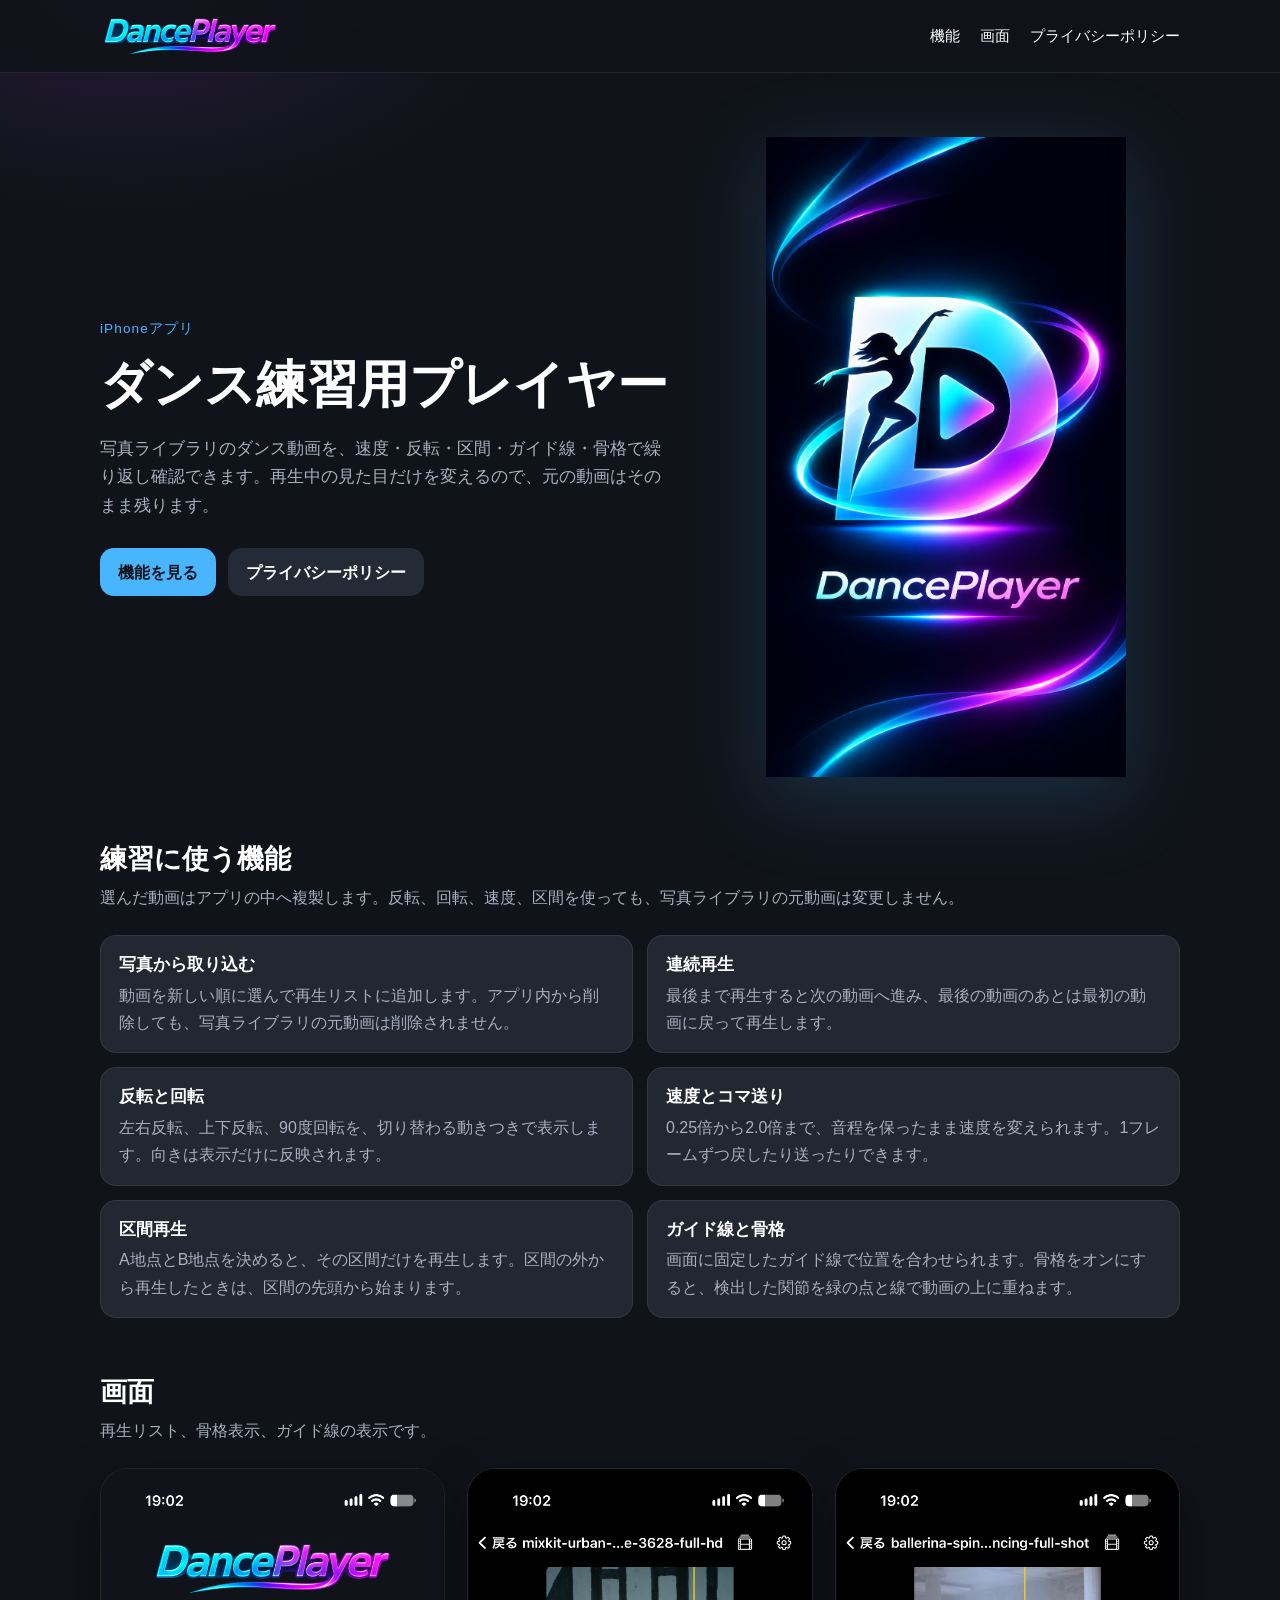
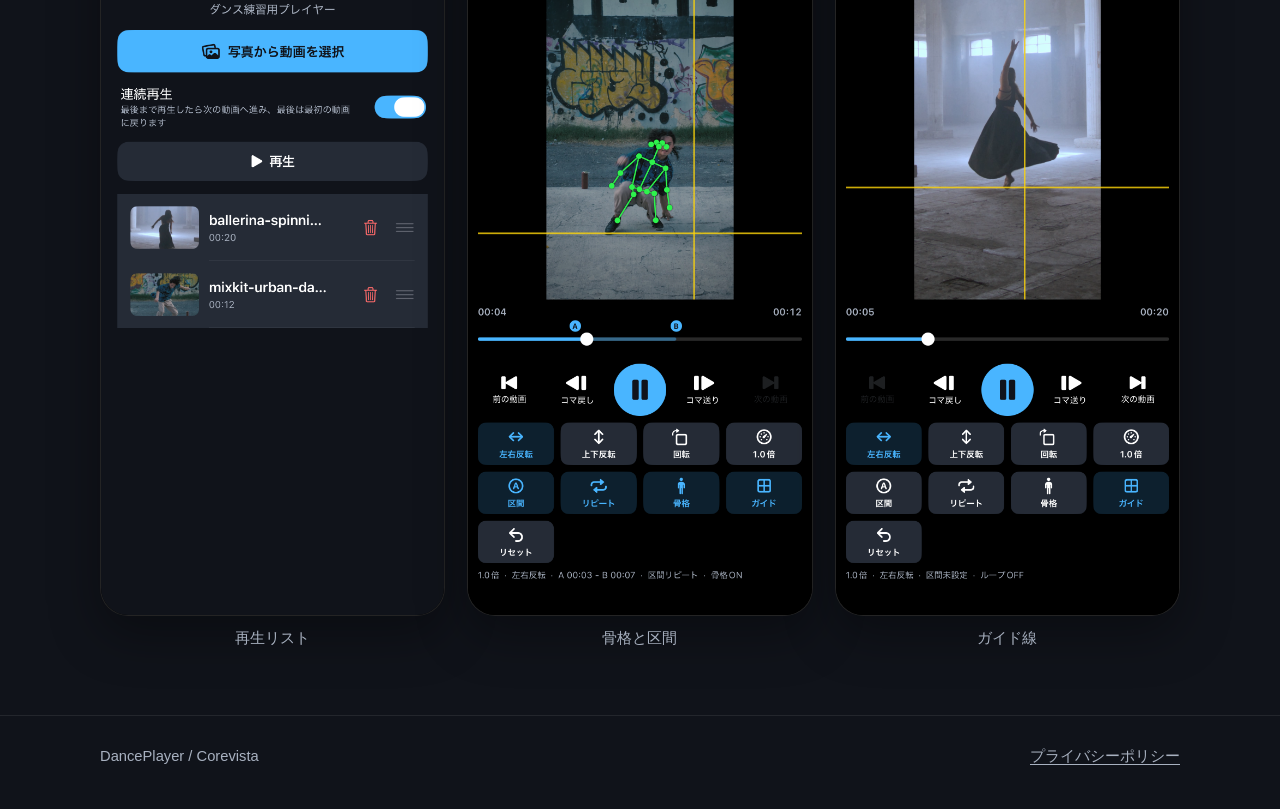
==== index.html @ 7e923b71 "Add the DancePlayer service site and privacy policy. Co-authored-by: Cursor <cursoragent@cursor.com>" ====
<!DOCTYPE html>
<html lang="ja">
<head>
  <meta charset="utf-8">
  <meta name="viewport" content="width=device-width, initial-scale=1">
  <title>DancePlayer — ダンス練習用プレイヤー</title>
  <meta name="description" content="DancePlayerは、iPhoneでダンス動画を練習するためのプレイヤーです。元の動画は変えずに、速度、反転、区間、ガイド線、骨格表示で繰り返し確認できます。">
  <meta name="theme-color" content="#10131A">
  <link rel="icon" href="splash.png">
  <link rel="stylesheet" href="styles.css">
</head>
<body>
  <header class="site-header">
    <div class="wrap">
      <a class="brand" href="index.html" aria-label="DancePlayer">
        <img src="Logo.png" alt="DancePlayer">
      </a>
      <nav class="nav" aria-label="サイト">
        <a href="#features">機能</a>
        <a href="#screens">画面</a>
        <a href="privacy.html">プライバシーポリシー</a>
      </nav>
    </div>
  </header>

  <main>
    <div class="wrap hero">
      <div>
        <p class="eyebrow">iPhoneアプリ</p>
        <h1>ダンス練習用プレイヤー</h1>
        <p class="lead">写真ライブラリのダンス動画を、速度・反転・区間・ガイド線・骨格で繰り返し確認できます。再生中の見た目だけを変えるので、元の動画はそのまま残ります。</p>
        <div class="actions">
          <a class="button" href="#features">機能を見る</a>
          <a class="button secondary" href="privacy.html">プライバシーポリシー</a>
        </div>
      </div>
      <img class="hero-art" src="splash.png" alt="DancePlayerのアプリアイコン。踊る人のシルエットと再生ボタン">
    </div>

    <section id="features">
      <div class="wrap">
        <h2>練習に使う機能</h2>
        <p class="section-note">選んだ動画はアプリの中へ複製します。反転、回転、速度、区間を使っても、写真ライブラリの元動画は変更しません。</p>
        <div class="grid">
          <article class="card">
            <h3>写真から取り込む</h3>
            <p>動画を新しい順に選んで再生リストに追加します。アプリ内から削除しても、写真ライブラリの元動画は削除されません。</p>
          </article>
          <article class="card">
            <h3>連続再生</h3>
            <p>最後まで再生すると次の動画へ進み、最後の動画のあとは最初の動画に戻って再生します。</p>
          </article>
          <article class="card">
            <h3>反転と回転</h3>
            <p>左右反転、上下反転、90度回転を、切り替わる動きつきで表示します。向きは表示だけに反映されます。</p>
          </article>
          <article class="card">
            <h3>速度とコマ送り</h3>
            <p>0.25倍から2.0倍まで、音程を保ったまま速度を変えられます。1フレームずつ戻したり送ったりできます。</p>
          </article>
          <article class="card">
            <h3>区間再生</h3>
            <p>A地点とB地点を決めると、その区間だけを再生します。区間の外から再生したときは、区間の先頭から始まります。</p>
          </article>
          <article class="card">
            <h3>ガイド線と骨格</h3>
            <p>画面に固定したガイド線で位置を合わせられます。骨格をオンにすると、検出した関節を緑の点と線で動画の上に重ねます。</p>
          </article>
        </div>
      </div>
    </section>

    <section id="screens">
      <div class="wrap">
        <h2>画面</h2>
        <p class="section-note">再生リスト、骨格表示、ガイド線の表示です。</p>
        <div class="shots">
          <figure>
            <img src="IMG_9462.PNG" alt="DancePlayerの再生リスト。写真から動画を選択し、連続再生を切り替えられる">
            <figcaption>再生リスト</figcaption>
          </figure>
          <figure>
            <img src="IMG_9463.PNG" alt="動画の上に緑の骨格と区間A-Bが表示された再生画面">
            <figcaption>骨格と区間</figcaption>
          </figure>
          <figure>
            <img src="IMG_9464.PNG" alt="縦横のガイド線を表示した再生画面">
            <figcaption>ガイド線</figcaption>
          </figure>
        </div>
      </div>
    </section>
  </main>

  <footer class="site-footer">
    <div class="wrap">
      <span>DancePlayer / Corevista</span>
      <a href="privacy.html">プライバシーポリシー</a>
    </div>
  </footer>
</body>
</html>
---- styles.css ----
:root {
  --bg: #10131a;
  --surface: #252b36;
  --surface-2: #1b202a;
  --accent: #49b5ff;
  --text: #ffffff;
  --muted: #a8b1c0;
  --line: rgba(255, 255, 255, 0.08);
  --danger: #ff6b6b;
  --max: 1080px;
  color-scheme: dark;
}

* {
  box-sizing: border-box;
}

html {
  scroll-behavior: smooth;
  scroll-padding-top: 88px;
}

body {
  margin: 0;
  background:
    radial-gradient(900px 420px at 80% -10%, rgba(73, 181, 255, 0.16), transparent 60%),
    radial-gradient(700px 380px at 10% 0%, rgba(180, 80, 255, 0.12), transparent 55%),
    var(--bg);
  color: var(--text);
  font-family: "Hiragino Sans", "Hiragino Kaku Gothic ProN", "Noto Sans JP", sans-serif;
  line-height: 1.7;
}

a {
  color: var(--accent);
  text-decoration-thickness: 1px;
  text-underline-offset: 0.18em;
}

img {
  max-width: 100%;
  height: auto;
  display: block;
}

.wrap {
  width: min(var(--max), calc(100% - 40px));
  margin: 0 auto;
}

.site-header {
  position: sticky;
  top: 0;
  z-index: 10;
  background: rgba(16, 19, 26, 0.88);
  backdrop-filter: blur(16px);
  border-bottom: 1px solid var(--line);
}

.site-header .wrap {
  display: flex;
  align-items: center;
  justify-content: space-between;
  gap: 16px;
  min-height: 72px;
}

.brand {
  display: block;
  width: 180px;
}

.brand img {
  width: 100%;
}

.nav {
  display: flex;
  gap: 20px;
  align-items: center;
}

.nav a {
  color: var(--text);
  text-decoration: none;
  font-size: 0.95rem;
}

.nav a:hover,
.nav a[aria-current="page"] {
  color: var(--accent);
}

.hero {
  display: grid;
  grid-template-columns: 1.1fr 0.9fr;
  gap: 40px;
  align-items: center;
  padding: 64px 0 36px;
}

.eyebrow {
  margin: 0 0 12px;
  color: var(--accent);
  font-size: 0.85rem;
  letter-spacing: 0.08em;
}

h1,
h2,
h3 {
  line-height: 1.3;
  font-weight: 700;
}

h1 {
  margin: 0 0 16px;
  font-size: clamp(2rem, 4vw, 3.2rem);
}

.lead {
  margin: 0 0 28px;
  color: var(--muted);
  font-size: 1.05rem;
}

.hero-art {
  justify-self: center;
  width: min(360px, 100%);
  filter: drop-shadow(0 20px 40px rgba(73, 181, 255, 0.18));
}

.actions {
  display: flex;
  flex-wrap: wrap;
  gap: 12px;
}

.button {
  display: inline-flex;
  align-items: center;
  justify-content: center;
  min-height: 48px;
  padding: 0 18px;
  border-radius: 14px;
  background: var(--accent);
  color: #10131a;
  font-weight: 700;
  text-decoration: none;
}

.button.secondary {
  background: var(--surface);
  color: var(--text);
}

section {
  padding: 28px 0;
}

h2 {
  margin: 0 0 8px;
  font-size: 1.7rem;
}

.section-note {
  margin: 0 0 24px;
  color: var(--muted);
}

.grid {
  display: grid;
  grid-template-columns: repeat(2, minmax(0, 1fr));
  gap: 14px;
}

.card {
  background: rgba(37, 43, 54, 0.88);
  border: 1px solid var(--line);
  border-radius: 16px;
  padding: 18px 18px 16px;
}

.card h3 {
  margin: 0 0 6px;
  font-size: 1.05rem;
}

.card p,
.prose p,
.prose li {
  margin: 0;
  color: var(--muted);
}

.shots {
  display: grid;
  grid-template-columns: repeat(3, minmax(0, 1fr));
  gap: 22px;
  align-items: start;
}

figure {
  margin: 0;
}

.shots img {
  width: 100%;
  border-radius: 28px;
  border: 1px solid rgba(255, 255, 255, 0.14);
  background: #000;
  box-shadow: 0 18px 50px rgba(0, 0, 0, 0.35);
}

figcaption {
  margin-top: 10px;
  text-align: center;
  color: var(--muted);
  font-size: 0.92rem;
}

.prose {
  display: grid;
  gap: 22px;
}

.prose h2 {
  margin-top: 8px;
  font-size: 1.25rem;
}

.prose ul {
  margin: 8px 0 0;
  padding-left: 1.2em;
}

.prose li + li {
  margin-top: 6px;
}

.updated {
  color: var(--muted);
  font-size: 0.92rem;
}

.site-footer {
  margin-top: 36px;
  border-top: 1px solid var(--line);
  padding: 28px 0 40px;
  color: var(--muted);
  font-size: 0.92rem;
}

.site-footer .wrap {
  display: flex;
  justify-content: space-between;
  gap: 16px;
  flex-wrap: wrap;
}

.site-footer a {
  color: var(--muted);
}

@media (max-width: 800px) {
  .hero,
  .grid,
  .shots {
    grid-template-columns: 1fr;
  }

  .hero {
    padding-top: 36px;
    text-align: center;
  }

  html {
    scroll-padding-top: 148px;
  }

  .actions,
  .nav {
    justify-content: center;
  }

  .site-header .wrap {
    flex-direction: column;
    padding: 12px 0;
  }

  .hero-art {
    order: -1;
    width: min(260px, 70%);
  }
}
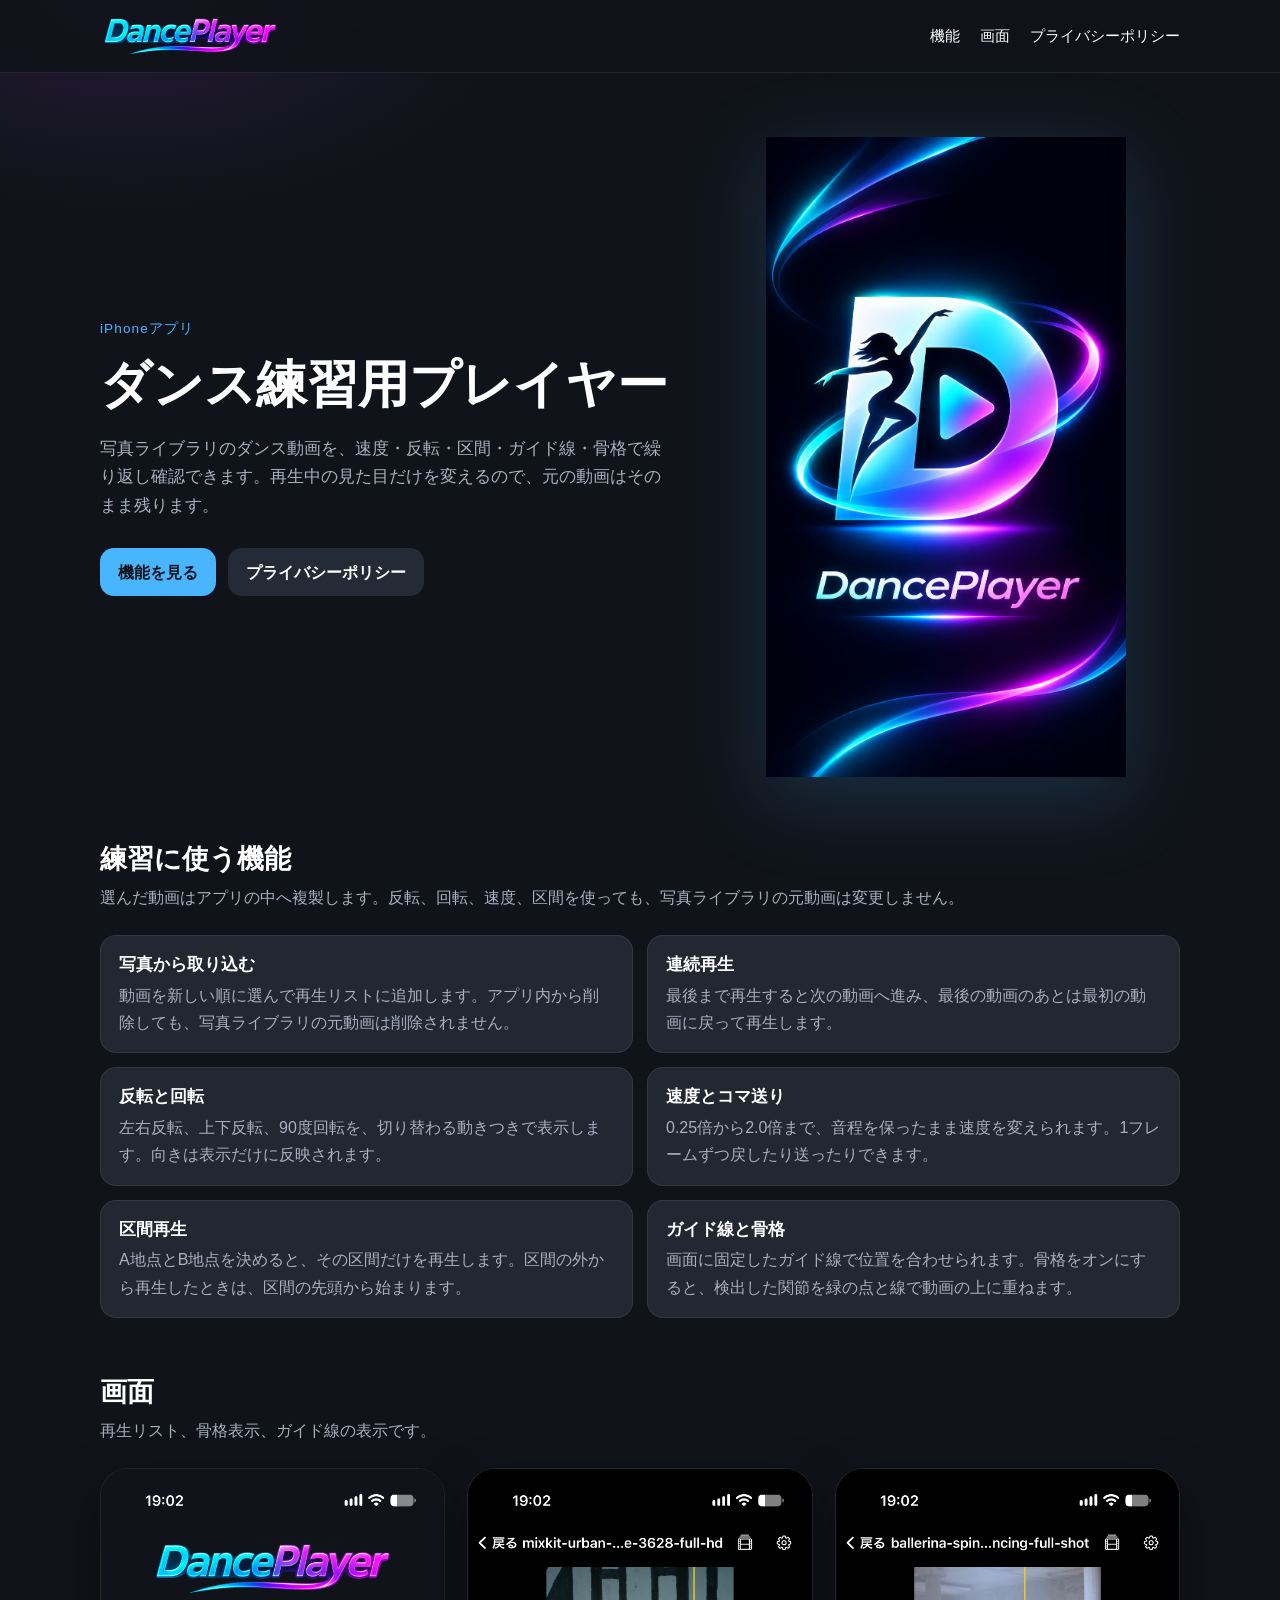
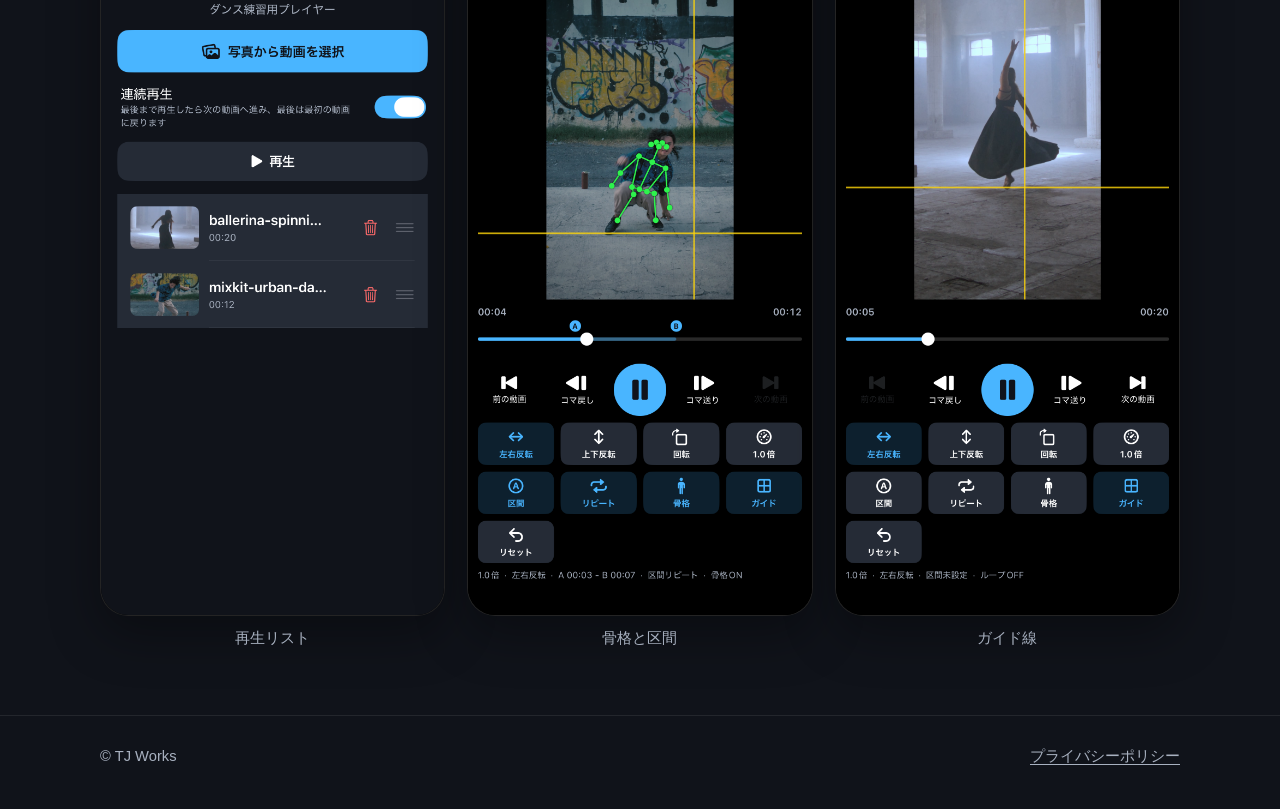
==== commit 0d0c8e02: "Name TJ Works as the copyright holder and list the support email. Co-authored-by: Cursor <cursoragen" ====
--- a/index.html
+++ b/index.html
@@ -94,7 +94,7 @@
 
   <footer class="site-footer">
     <div class="wrap">
-      <span>DancePlayer / Corevista</span>
+      <span>© TJ Works</span>
       <a href="privacy.html">プライバシーポリシー</a>
     </div>
   </footer>
